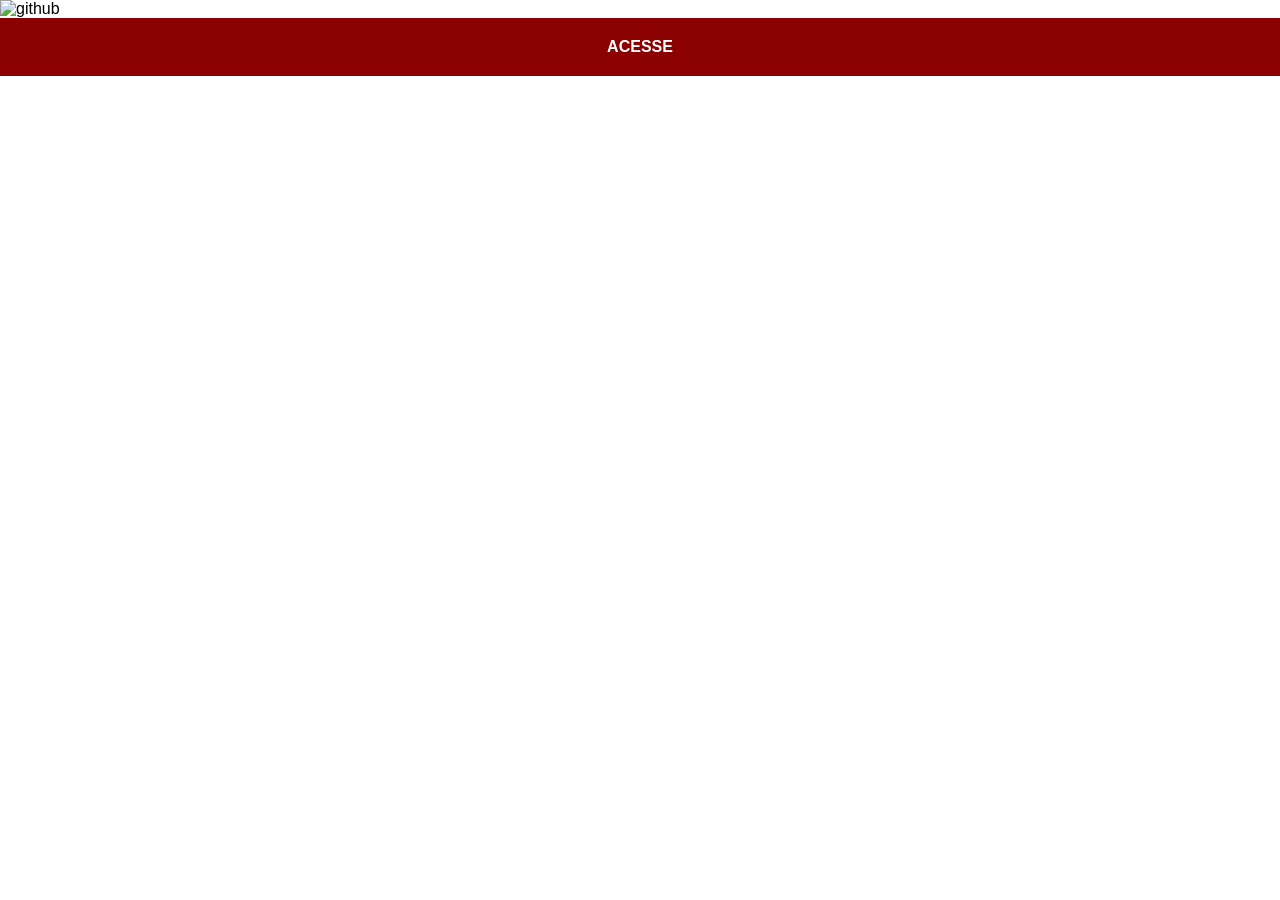
==== github.html @ 53ac9bba "atualizei projeto redes sociais" ====
<!DOCTYPE html>
<html lang="pt-br">
<head>
    <meta charset="UTF-8">
    <meta name="viewport" content="width=device-width, initial-scale=1.0">
    <title>GitHub</title>
    <link rel="stylesheet" href="estilos/social.css">
</head>
<body>
    <img src="imagens/tela-github.jpg" alt="github">
    <a href="https://github.com/ingrid1322" target="_blank">ACESSE</a>
</body>
</html>
---- estilos/social.css ----
@charset "UTF-8";

 * {
            margin: 0px;
            padding: 0px;
            font-family: Verdana, Geneva, Tahoma, sans-serif;
        }

        ::-webkit-scrollbar {
            width: 0;
            height: 0px;
        }

        img {
            width: 100vw;
        }

        a {
            display: block;
            background-color: darkred;
            color: white;
            padding: 20px;
            text-align: center;
            font-weight: bolder;
            text-decoration: none;
 }

 a:hover {
    background-color: red;
}
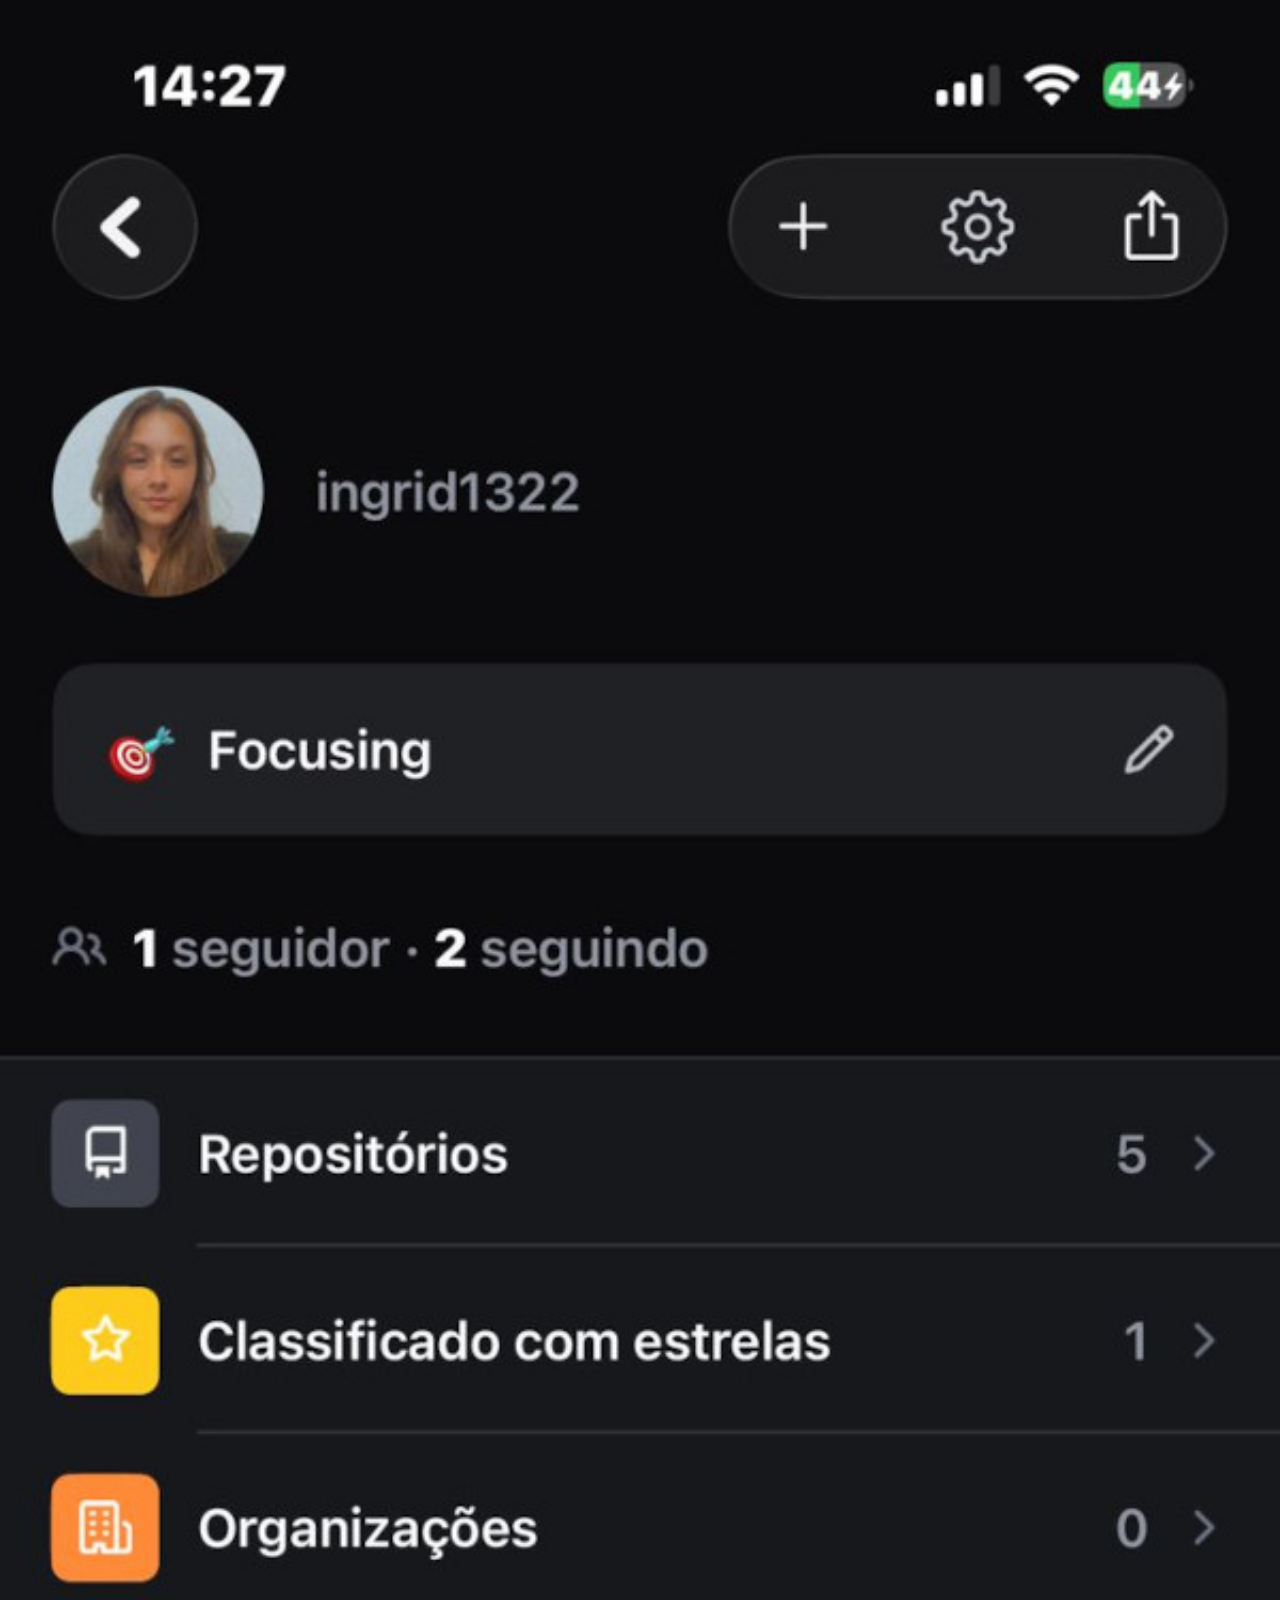
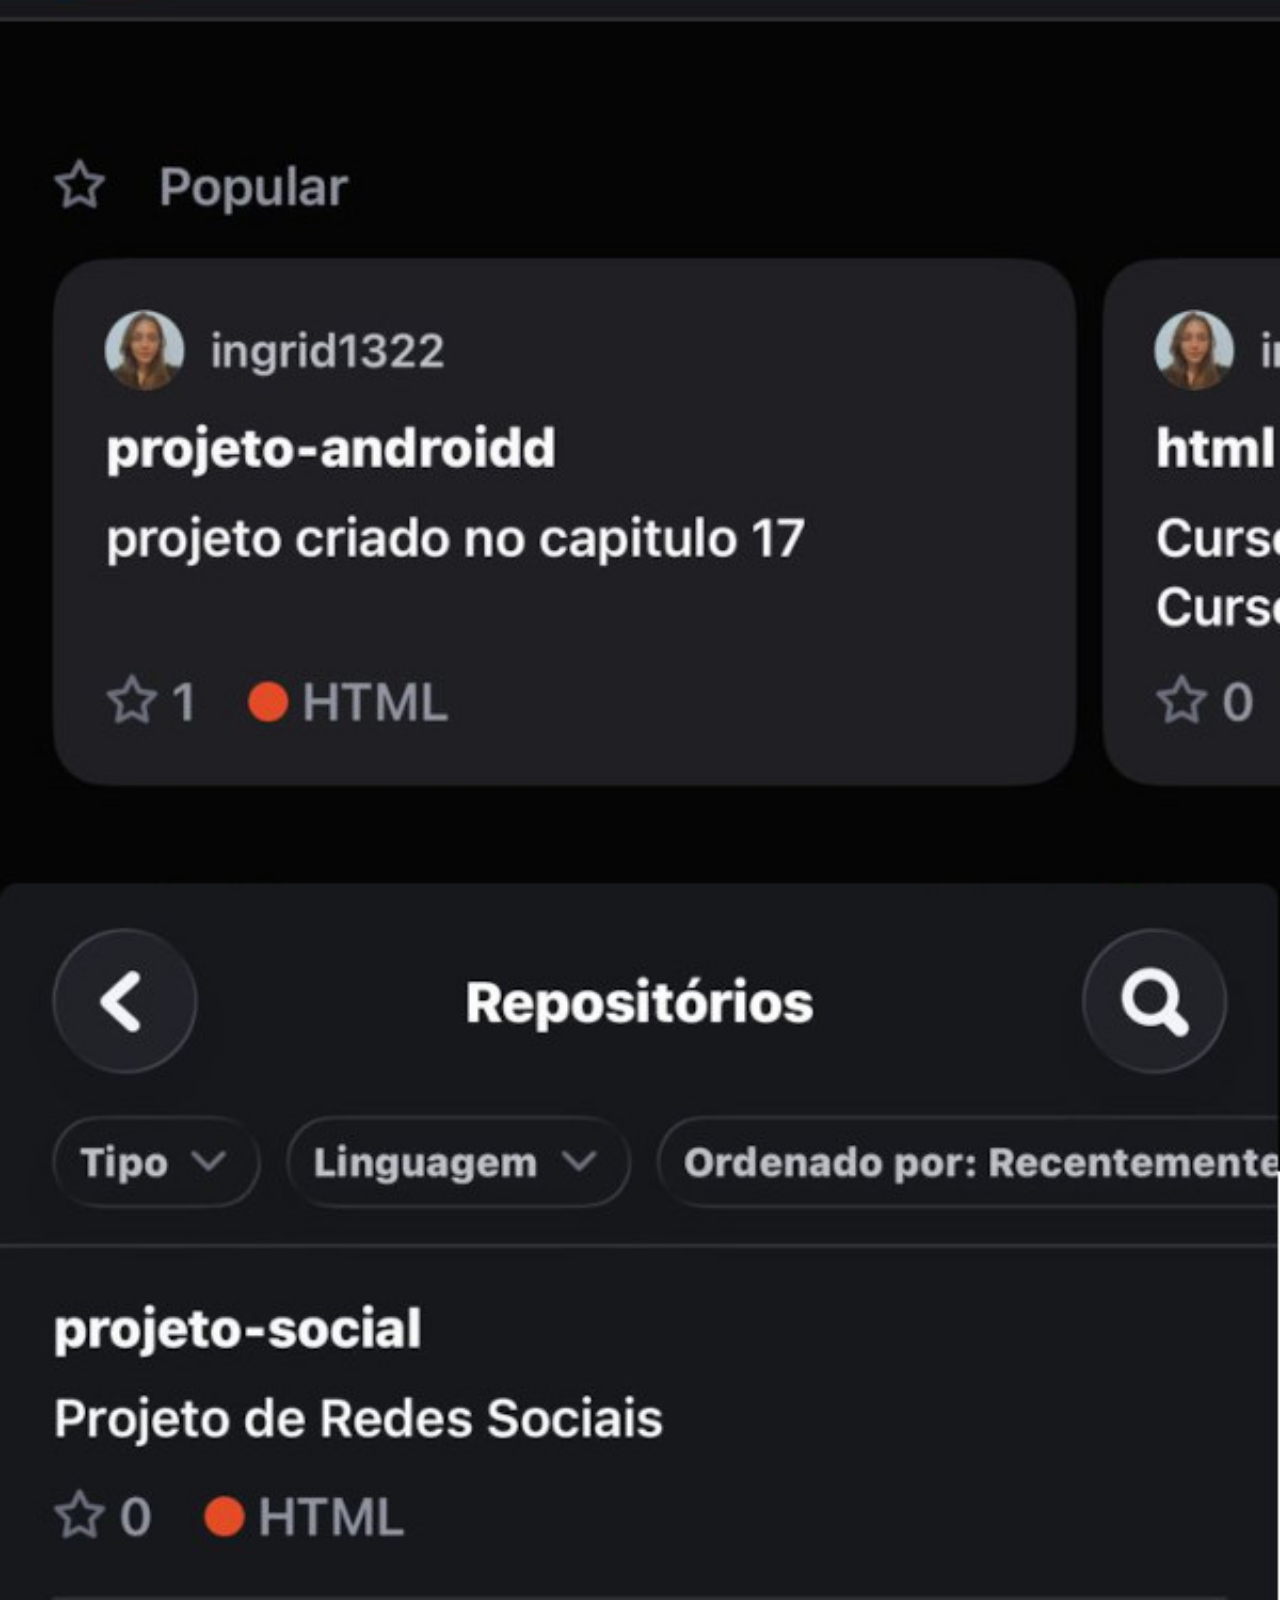
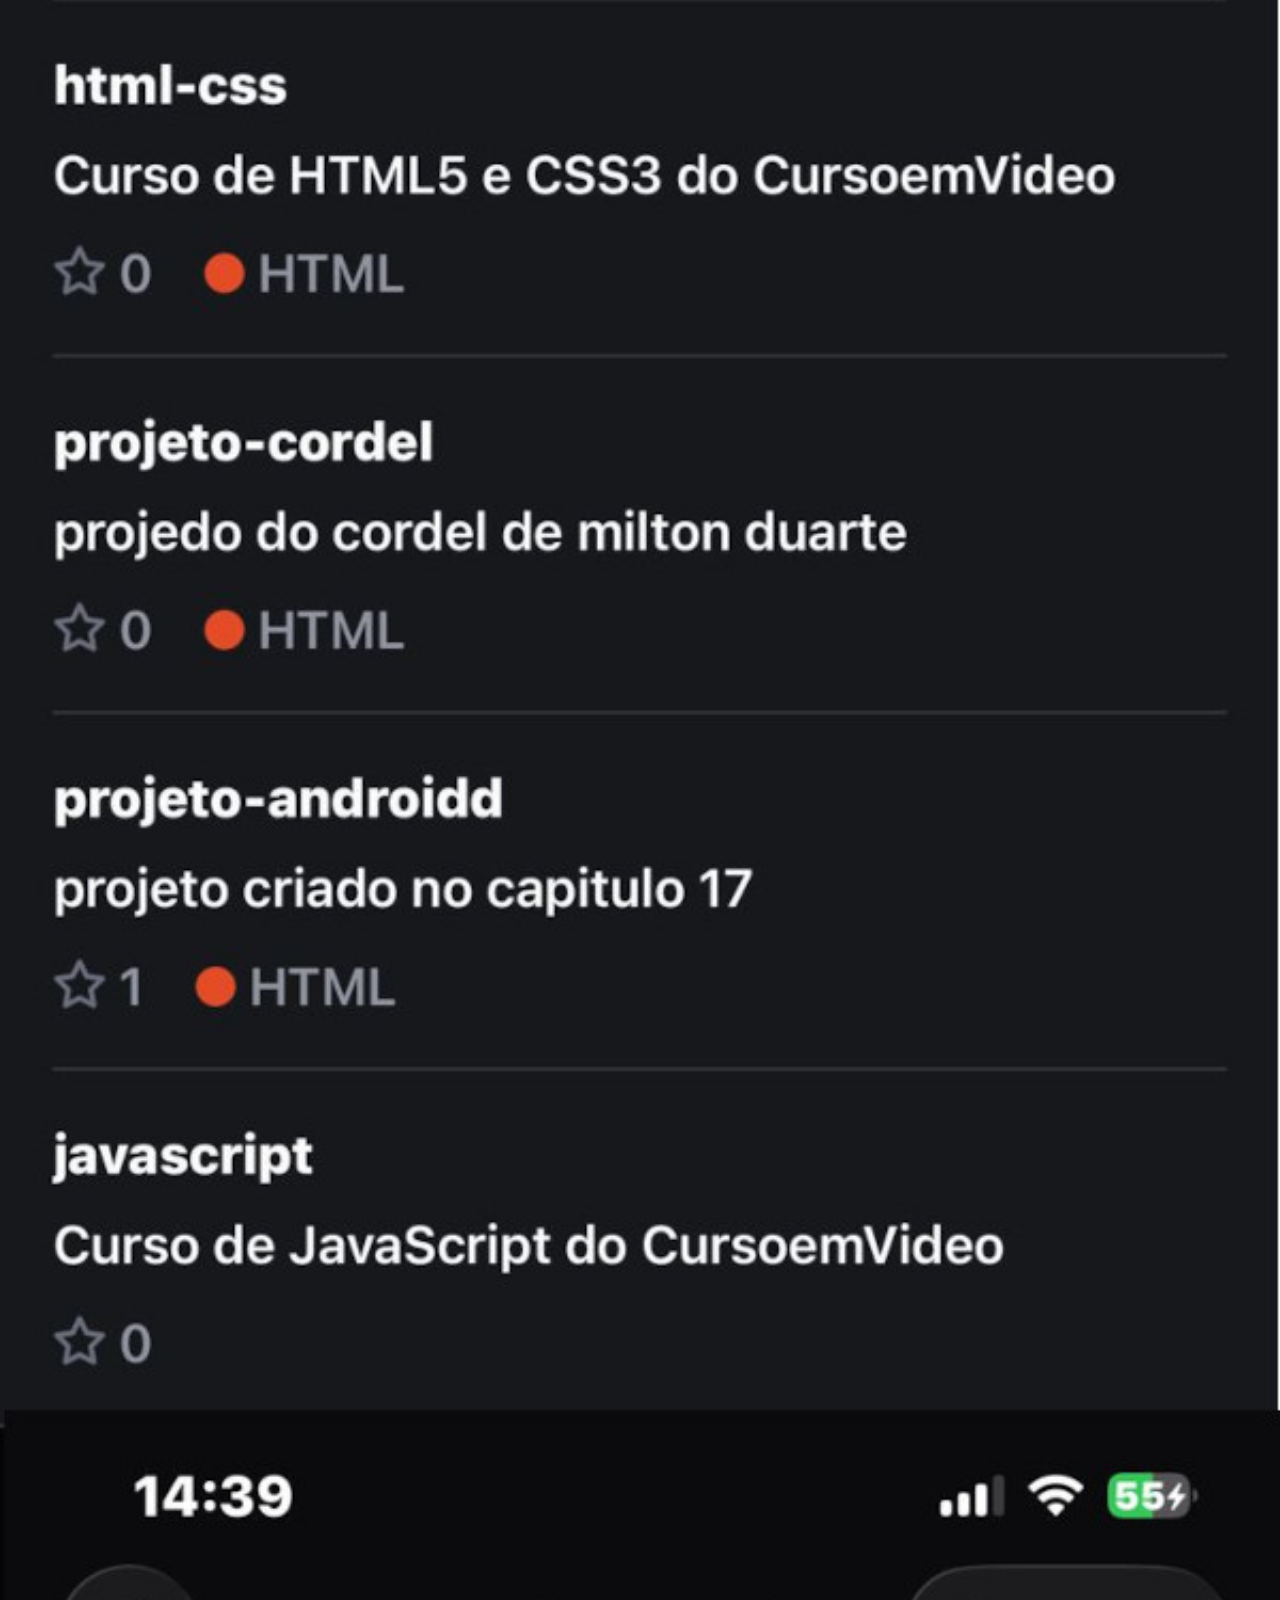
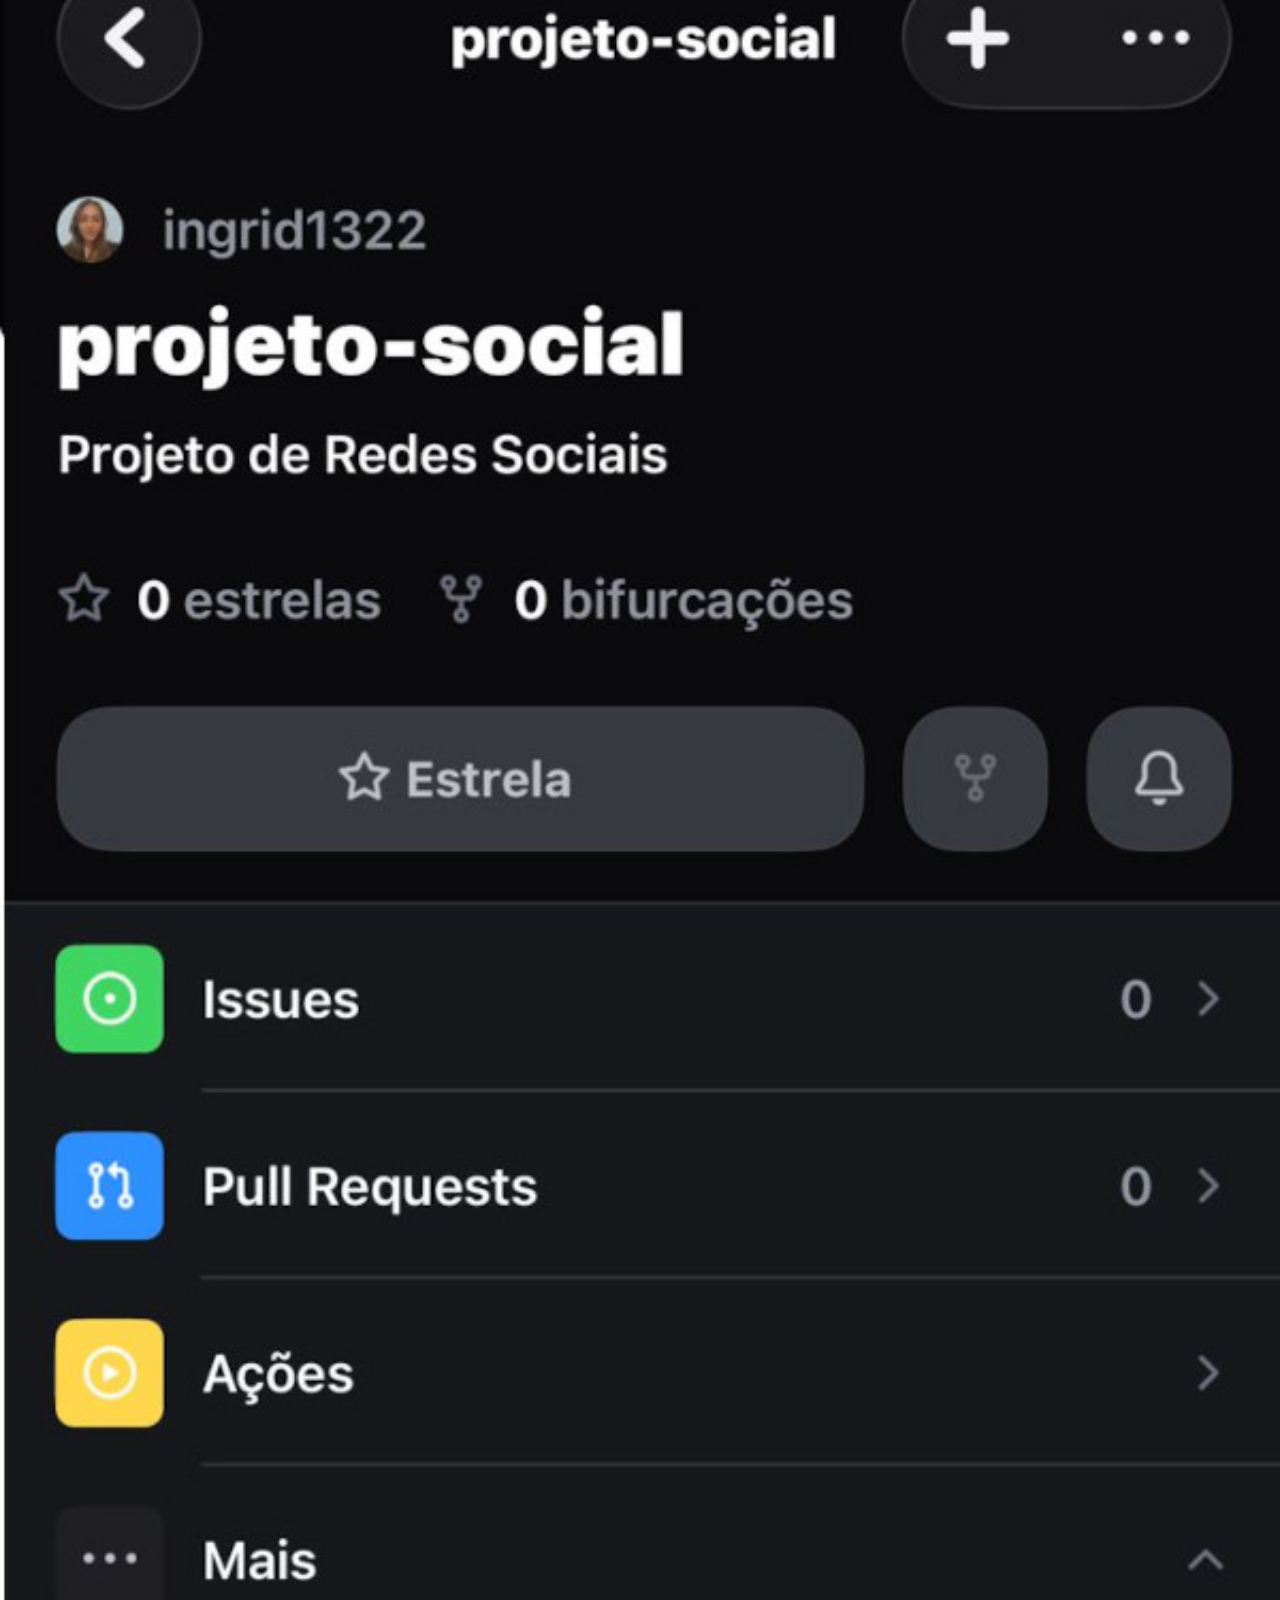
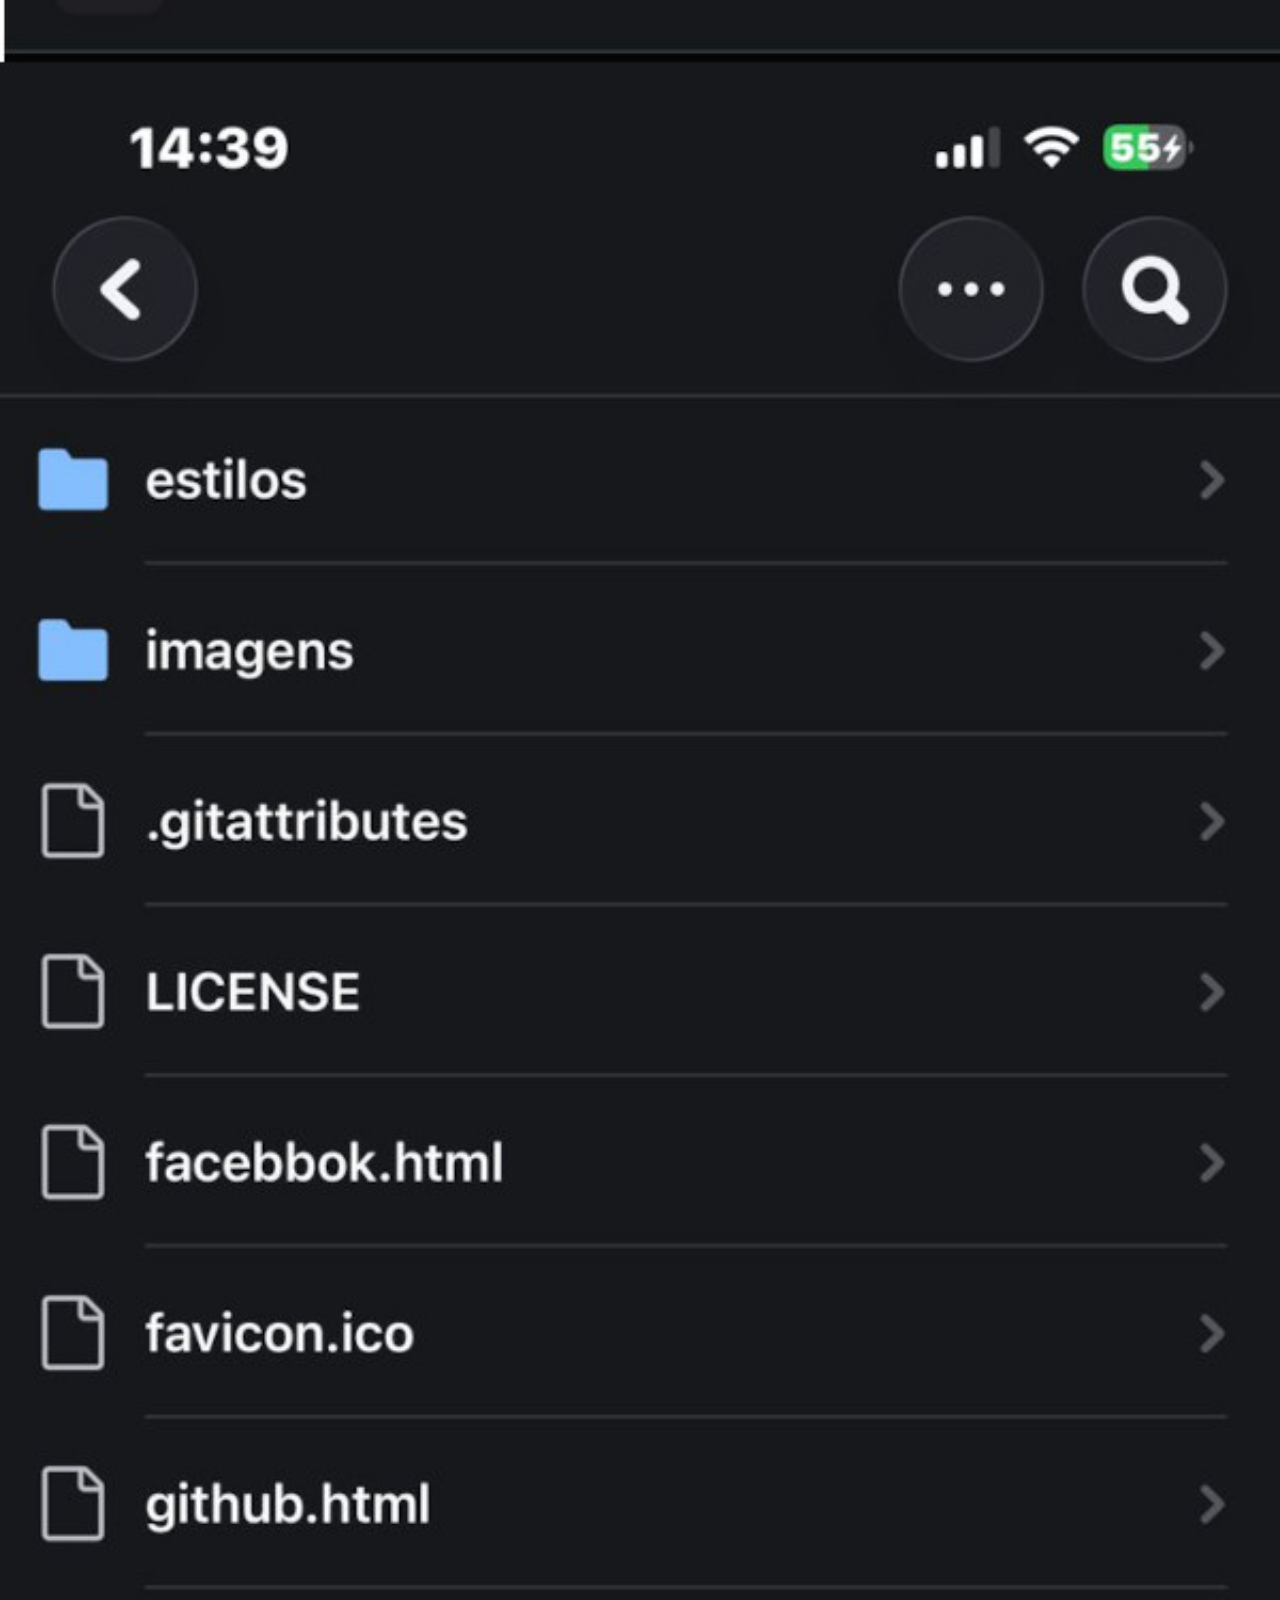
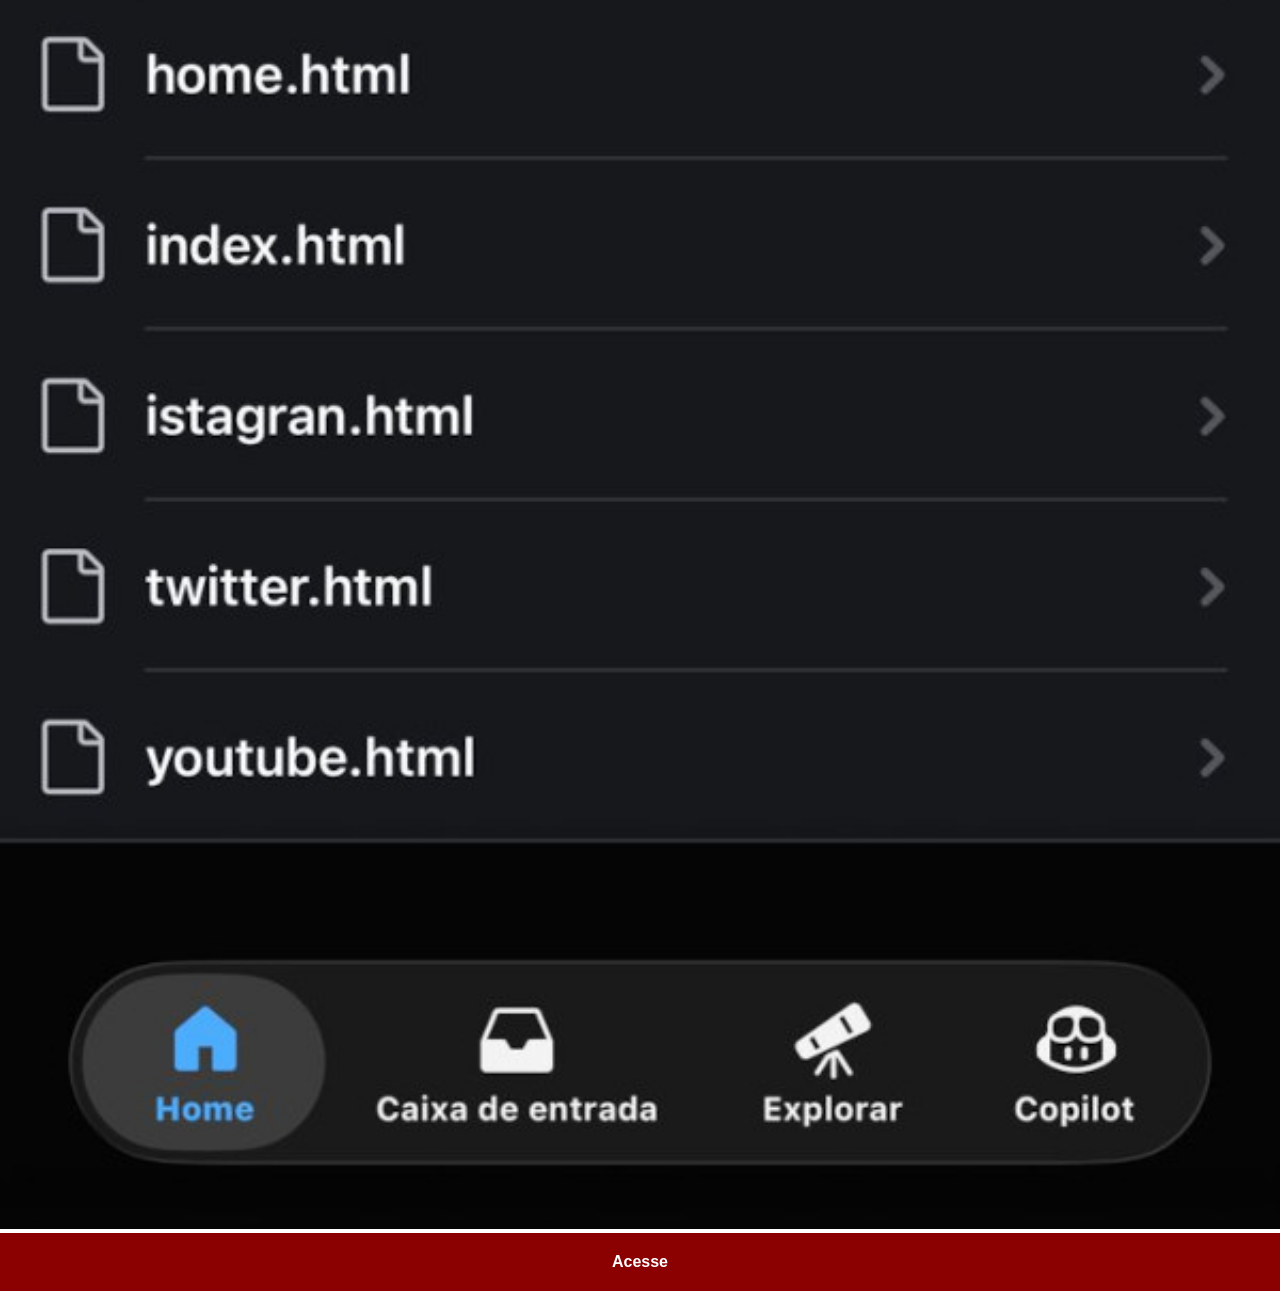
==== commit a28233f4: "commite" ====
--- a/github.html
+++ b/github.html
@@ -8,6 +8,6 @@
 </head>
 <body>
     <img src="imagens/tela-github.jpg" alt="github">
-    <a href="https://github.com/ingrid1322" target="_blank">ACESSE</a>
+    <a href="https://github.com/ingrid1322?tab=repositories" target="_blank">Acesse</a>
 </body>
 </html>
